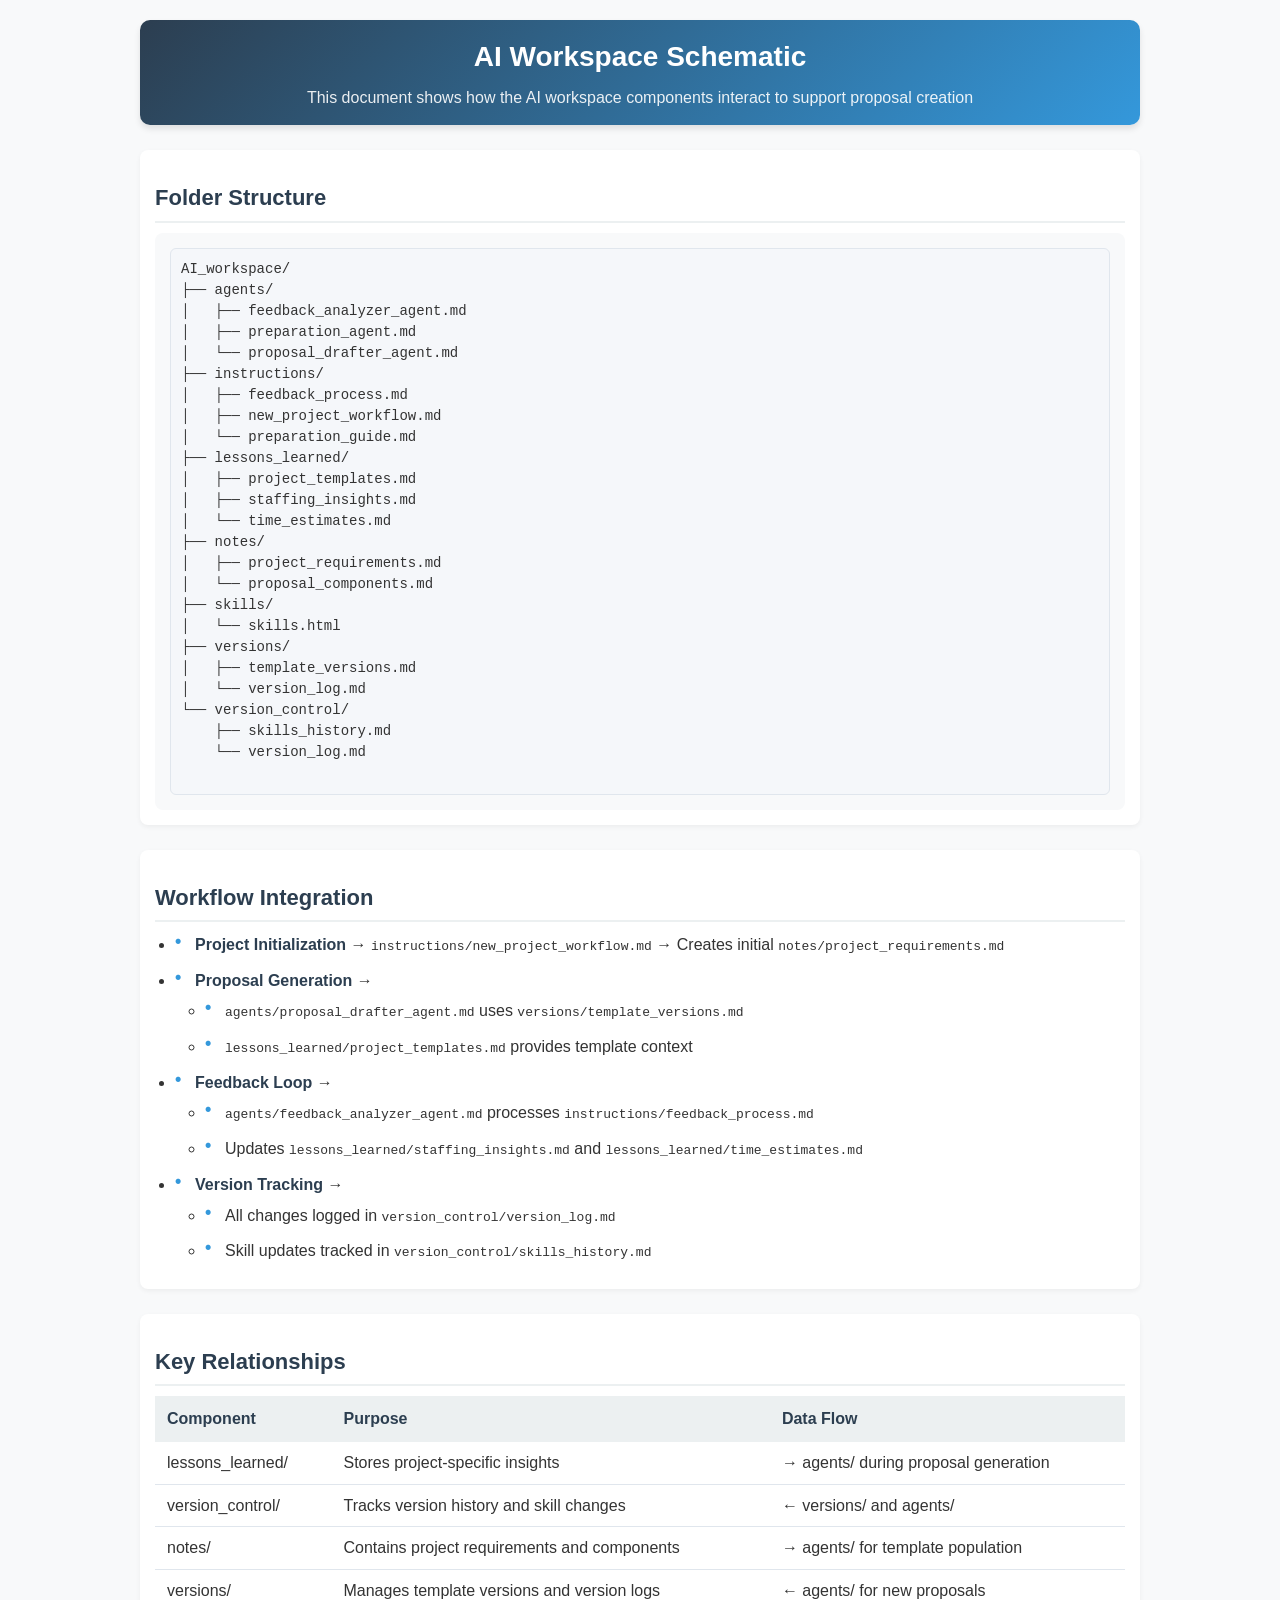
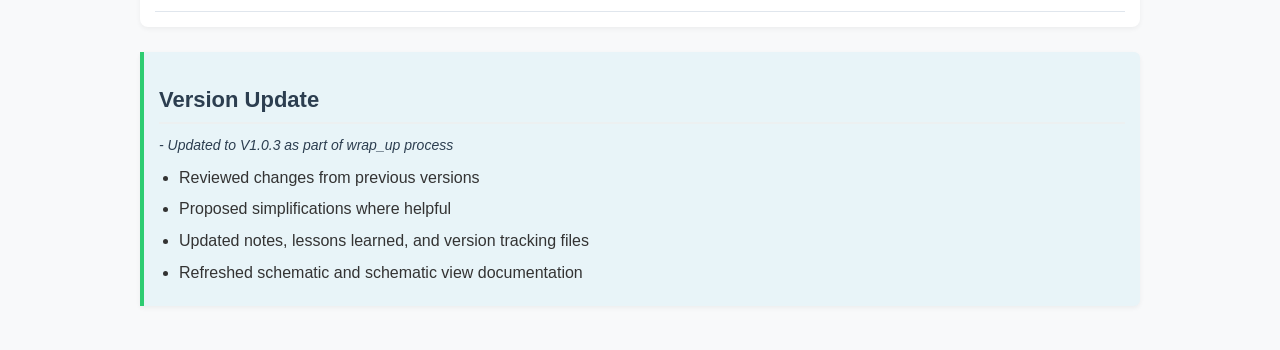
==== 04_AI_workspace/schematic_view.html @ 7cd6820e "Add proposal consideration framework and flowchart template; implement AI agents for proposal drafti" ====
<!DOCTYPE html>
<html lang="en">
<head>
    <meta charset="UTF-8">
    <meta name="viewport" content="width=device-width, initial-scale=1.0">
    <title>AI Workspace Schematic</title>
    <style>
        :root {
            --primary: #3498db;
            --secondary: #2c3e50;
            --light: #ecf0f1;
            --dark: #2c3e50;
            --success: #2ecc71;
        }
        
        * {
            margin: 0;
            padding: 0;
        }
        
        body {
            font-family: 'Segoe UI', Tahoma, Geneva, Verdana, sans-serif;
            line-height: 1.6;
            color: #333;
            max-width: 1000px;
            margin: 0 auto;
            padding: 20px;
            background-color: #f8f9fa;
        }
        
        header {
            text-align: center;
            margin-bottom: 25px;
            padding: 15px;
            background: linear-gradient(135deg, var(--secondary), var(--primary));
            border-radius: 10px;
            color: white;
            box-shadow: 0 4px 6px rgba(0,0,0,0.1);
        }
        
        h1 {
            font-size: 28px;
            font-weight: 600;
            margin-bottom: 5px;
        }
        
        .subtitle {
            font-size: 16px;
            opacity: 0.9;
            max-width: 700px;
            margin: 0 auto;
        }
        
        section {
            margin-bottom: 25px;
            padding: 15px;
            border-radius: 8px;
            background-color: white;
            box-shadow: 0 2px 5px rgba(0,0,0,0.05);
        }
        
        h2 {
            color: var(--secondary);
            font-size: 22px;
            margin: 15px 0 10px;
            padding-bottom: 5px;
            border-bottom: 2px solid var(--light);
        }
        
        .folder-structure {
            background-color: #f8f9fa;
            padding: 15px;
            border-radius: 8px;
            margin-top: 10px;
        }
        
        .folder-structure pre {
            font-family: 'Courier New', monospace;
            font-size: 14px;
            line-height: 1.5;
            white-space: pre-wrap;
            padding: 10px;
            border-radius: 6px;
            background-color: #f5f7fa;
            border: 1px solid #e0e6ed;
        }
        
        .workflow-list {
            padding-left: 20px;
        }
        
        .workflow-list li {
            margin-bottom: 10px;
            position: relative;
            padding-left: 20px;
        }
        
        .workflow-list li:before {
            content: "•";
            color: var(--primary);
            font-weight: bold;
            position: absolute;
            left: 0;
            font-size: 18px;
            line-height: 1;
        }
        
        .workflow-list li strong {
            color: var(--secondary);
        }
        
        .workflow-list ul {
            margin-left: 10px;
            margin-top: 5px;
        }
        
        .relationship-table {
            width: 100%;
            border-collapse: collapse;
            margin-top: 10px;
        }
        
        .relationship-table th {
            background-color: var(--light);
            padding: 10px 12px;
            text-align: left;
            font-weight: 600;
            color: var(--secondary);
        }
        
        .relationship-table td {
            padding: 8px 12px;
            border-bottom: 1px solid #e0e6ed;
        }
        
        .relationship-table tr:hover {
            background-color: #f9f9f9;
        }
        
        .version-update {
            background-color: #e8f4f8;
            border-left: 4px solid var(--success);
            padding: 15px;
            border-radius: 0 6px 6px 0;
            margin-top: 20px;
        }

        .wrapup-list {
            margin-top: 8px;
            padding-left: 20px;
        }

        .wrapup-list li {
            margin-bottom: 6px;
        }
        
        .version-update p {
            font-style: italic;
            color: #2c3e50;
            font-size: 14px;
        }
        
        @media (max-width: 600px) {
            body {
                padding: 10px;
            }
            
            h1 {
                font-size: 22px;
            }
            
            .folder-structure pre {
                font-size: 12px;
            }
        }
    </style>
</head>
<body>
    <header>
        <h1>AI Workspace Schematic</h1>
        <p class="subtitle">This document shows how the AI workspace components interact to support proposal creation</p>
    </header>
    
    <section>
        <h2>Folder Structure</h2>
        <div class="folder-structure">
            <pre>
AI_workspace/
├── agents/
│   ├── feedback_analyzer_agent.md
│   ├── preparation_agent.md
│   └── proposal_drafter_agent.md
├── instructions/
│   ├── feedback_process.md
│   ├── new_project_workflow.md
│   └── preparation_guide.md
├── lessons_learned/
│   ├── project_templates.md
│   ├── staffing_insights.md
│   └── time_estimates.md
├── notes/
│   ├── project_requirements.md
│   └── proposal_components.md
├── skills/
│   └── skills.html
├── versions/
│   ├── template_versions.md
│   └── version_log.md
└── version_control/
    ├── skills_history.md
    └── version_log.md
            </pre>
        </div>
    </section>
    
    <section>
        <h2>Workflow Integration</h2>
        <ul class="workflow-list">
            <li><strong>Project Initialization</strong> → <code>instructions/new_project_workflow.md</code> → Creates initial <code>notes/project_requirements.md</code></li>
            <li><strong>Proposal Generation</strong> → 
                <ul>
                    <li><code>agents/proposal_drafter_agent.md</code> uses <code>versions/template_versions.md</code></li>
                    <li><code>lessons_learned/project_templates.md</code> provides template context</li>
                </ul>
            </li>
            <li><strong>Feedback Loop</strong> → 
                <ul>
                    <li><code>agents/feedback_analyzer_agent.md</code> processes <code>instructions/feedback_process.md</code></li>
                    <li>Updates <code>lessons_learned/staffing_insights.md</code> and <code>lessons_learned/time_estimates.md</code></li>
                </ul>
            </li>
            <li><strong>Version Tracking</strong> → 
                <ul>
                    <li>All changes logged in <code>version_control/version_log.md</code></li>
                    <li>Skill updates tracked in <code>version_control/skills_history.md</code></li>
                </ul>
            </li>
        </ul>
    </section>
    
    <section>
        <h2>Key Relationships</h2>
        <table class="relationship-table">
            <thead>
                <tr>
                    <th>Component</th>
                    <th>Purpose</th>
                    <th>Data Flow</th>
                </tr>
            </thead>
            <tbody>
                <tr>
                    <td>lessons_learned/</td>
                    <td>Stores project-specific insights</td>
                    <td>→ agents/ during proposal generation</td>
                </tr>
                <tr>
                    <td>version_control/</td>
                    <td>Tracks version history and skill changes</td>
                    <td>← versions/ and agents/</td>
                </tr>
                <tr>
                    <td>notes/</td>
                    <td>Contains project requirements and components</td>
                    <td>→ agents/ for template population</td>
                </tr>
                <tr>
                    <td>versions/</td>
                    <td>Manages template versions and version logs</td>
                    <td>← agents/ for new proposals</td>
                </tr>
            </tbody>
        </table>
    </section>
    
    <section class="version-update">
        <h2>Version Update</h2>
        <p>- Updated to V1.0.3 as part of wrap_up process</p>
        <ul class="wrapup-list">
            <li>Reviewed changes from previous versions</li>
            <li>Proposed simplifications where helpful</li>
            <li>Updated notes, lessons learned, and version tracking files</li>
            <li>Refreshed schematic and schematic view documentation</li>
        </ul>
    </section>
</body>
</html>
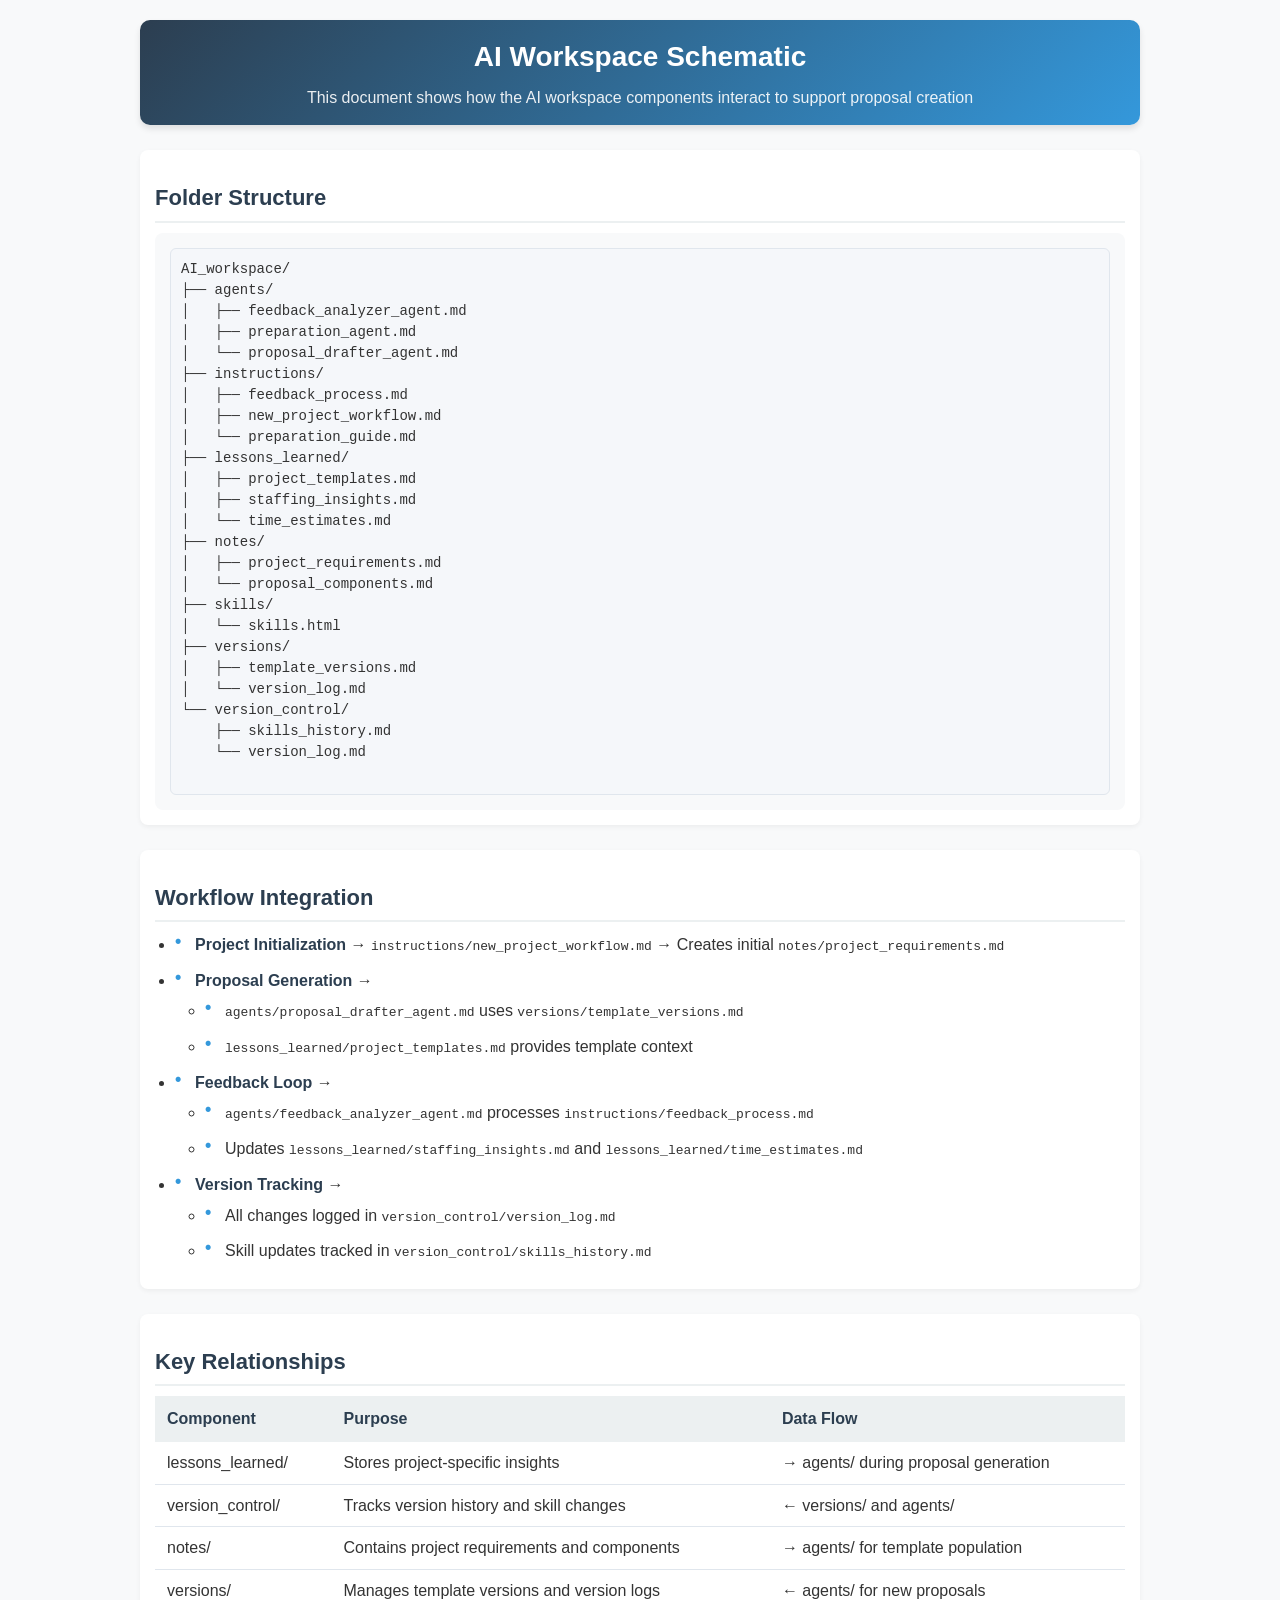
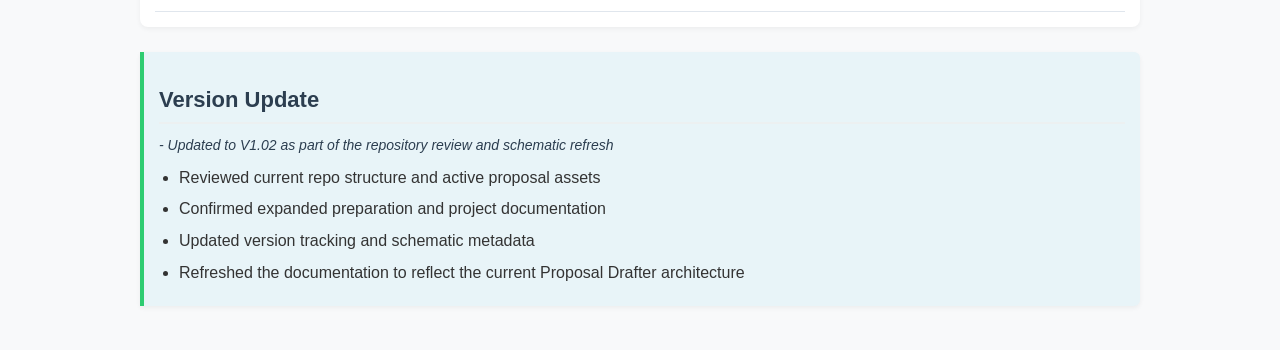
==== commit f4ff2437: "update with Gardena lessons learned" ====
--- a/04_AI_workspace/schematic_view.html
+++ b/04_AI_workspace/schematic_view.html
@@ -275,12 +275,12 @@
     
     <section class="version-update">
         <h2>Version Update</h2>
-        <p>- Updated to V1.0.3 as part of wrap_up process</p>
+        <p>- Updated to V1.02 as part of the repository review and schematic refresh</p>
         <ul class="wrapup-list">
-            <li>Reviewed changes from previous versions</li>
-            <li>Proposed simplifications where helpful</li>
-            <li>Updated notes, lessons learned, and version tracking files</li>
-            <li>Refreshed schematic and schematic view documentation</li>
+            <li>Reviewed current repo structure and active proposal assets</li>
+            <li>Confirmed expanded preparation and project documentation</li>
+            <li>Updated version tracking and schematic metadata</li>
+            <li>Refreshed the documentation to reflect the current Proposal Drafter architecture</li>
         </ul>
     </section>
 </body>
